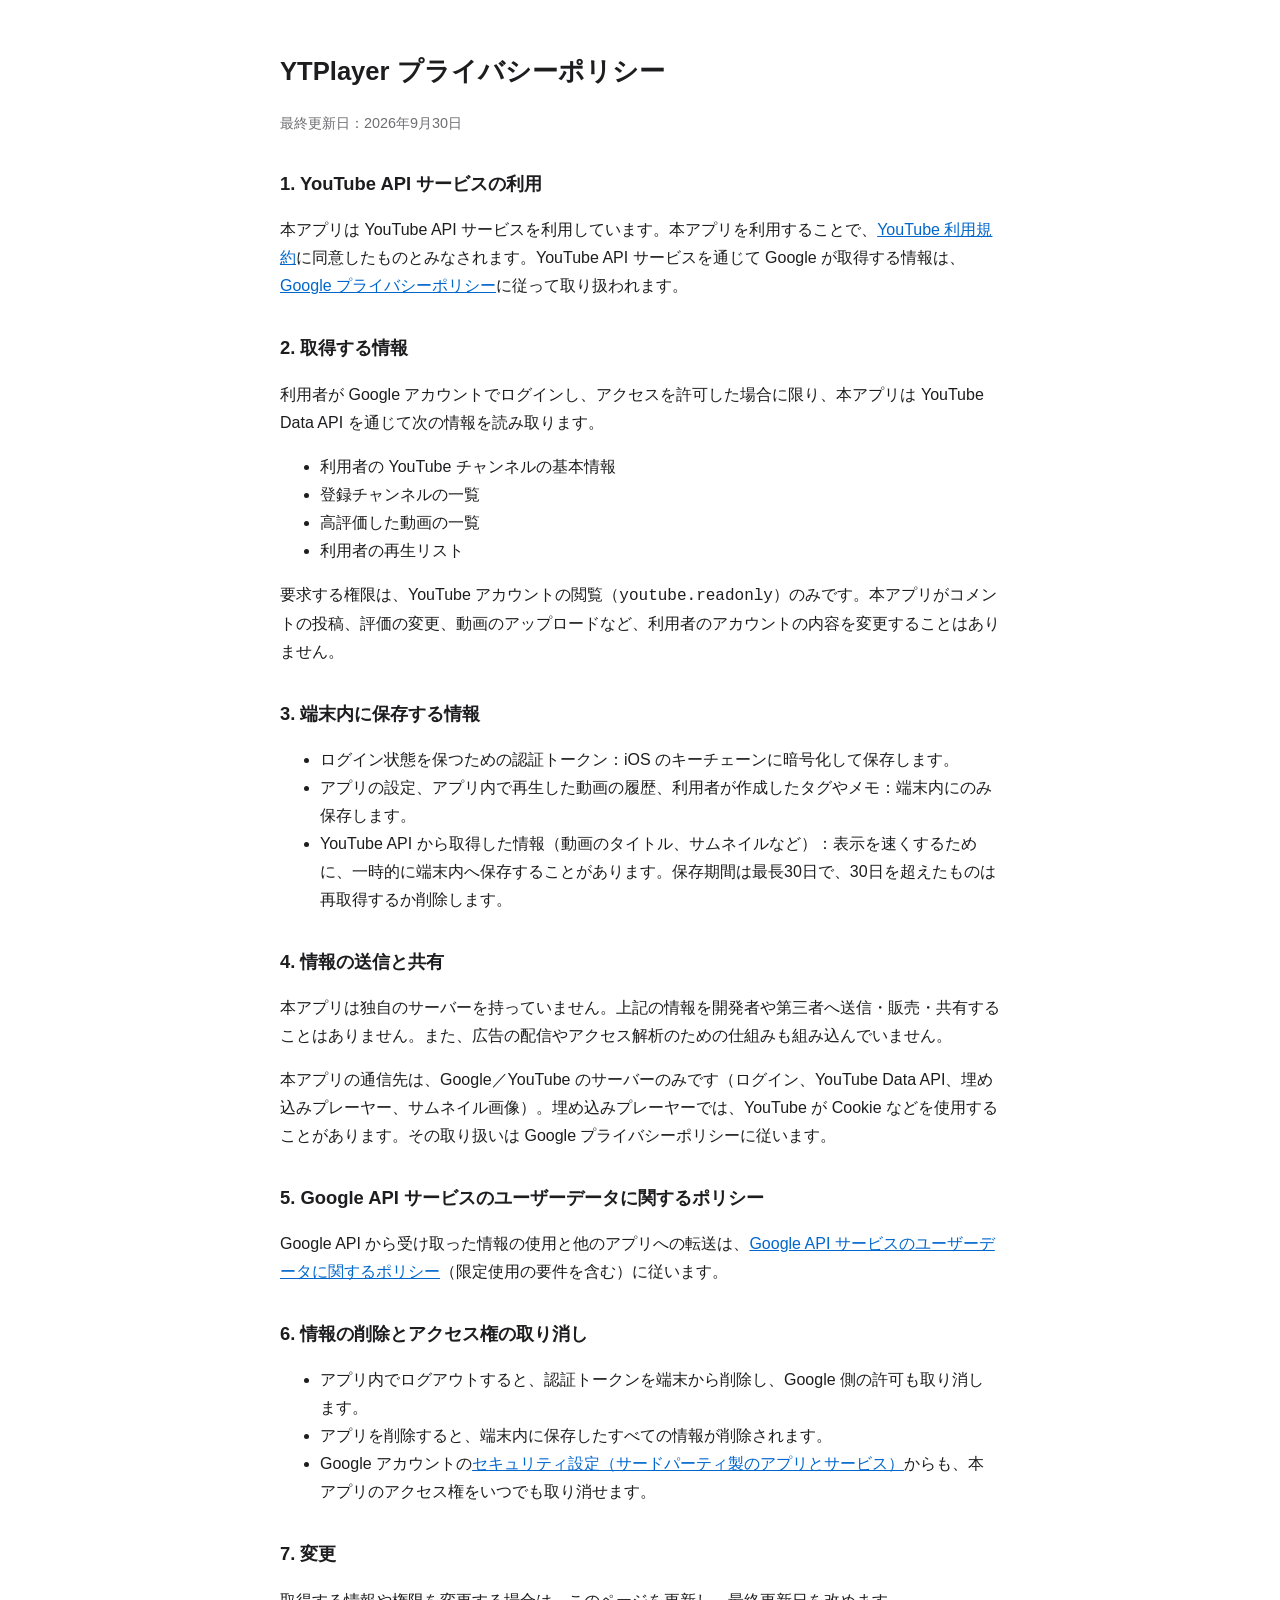
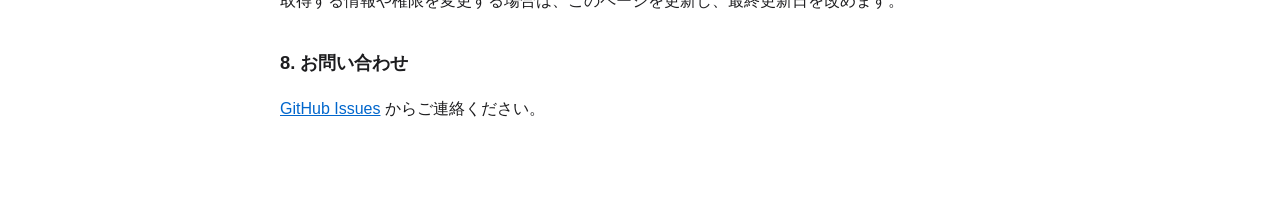
==== privacy.html @ 3412de6d "YTPlayerのホームページとプライバシーポリシーを追加 Google OAuth同意画面を本番環境にするために必要な、公開ページ2つ。 取得する情報、端末内での保存、30日キャッシュ、送信しないこ" ====
<!DOCTYPE html>
<html lang="ja">
<head>
<meta charset="utf-8">
<meta name="viewport" content="width=device-width, initial-scale=1">
<title>YTPlayer プライバシーポリシー</title>
<link rel="stylesheet" href="style.css">
</head>
<body>
<main>
<h1>YTPlayer プライバシーポリシー</h1>
<p class="muted">最終更新日：2026年9月30日</p>

<h2>1. YouTube API サービスの利用</h2>
<p>本アプリは YouTube API サービスを利用しています。本アプリを利用することで、<a href="https://www.youtube.com/t/terms">YouTube 利用規約</a>に同意したものとみなされます。YouTube API サービスを通じて Google が取得する情報は、<a href="https://policies.google.com/privacy">Google プライバシーポリシー</a>に従って取り扱われます。</p>

<h2>2. 取得する情報</h2>
<p>利用者が Google アカウントでログインし、アクセスを許可した場合に限り、本アプリは YouTube Data API を通じて次の情報を読み取ります。</p>
<ul>
  <li>利用者の YouTube チャンネルの基本情報</li>
  <li>登録チャンネルの一覧</li>
  <li>高評価した動画の一覧</li>
  <li>利用者の再生リスト</li>
</ul>
<p>要求する権限は、YouTube アカウントの閲覧（<code>youtube.readonly</code>）のみです。本アプリがコメントの投稿、評価の変更、動画のアップロードなど、利用者のアカウントの内容を変更することはありません。</p>

<h2>3. 端末内に保存する情報</h2>
<ul>
  <li>ログイン状態を保つための認証トークン：iOS のキーチェーンに暗号化して保存します。</li>
  <li>アプリの設定、アプリ内で再生した動画の履歴、利用者が作成したタグやメモ：端末内にのみ保存します。</li>
  <li>YouTube API から取得した情報（動画のタイトル、サムネイルなど）：表示を速くするために、一時的に端末内へ保存することがあります。保存期間は最長30日で、30日を超えたものは再取得するか削除します。</li>
</ul>

<h2>4. 情報の送信と共有</h2>
<p>本アプリは独自のサーバーを持っていません。上記の情報を開発者や第三者へ送信・販売・共有することはありません。また、広告の配信やアクセス解析のための仕組みも組み込んでいません。</p>
<p>本アプリの通信先は、Google／YouTube のサーバーのみです（ログイン、YouTube Data API、埋め込みプレーヤー、サムネイル画像）。埋め込みプレーヤーでは、YouTube が Cookie などを使用することがあります。その取り扱いは Google プライバシーポリシーに従います。</p>

<h2>5. Google API サービスのユーザーデータに関するポリシー</h2>
<p>Google API から受け取った情報の使用と他のアプリへの転送は、<a href="https://developers.google.com/terms/api-services-user-data-policy">Google API サービスのユーザーデータに関するポリシー</a>（限定使用の要件を含む）に従います。</p>

<h2>6. 情報の削除とアクセス権の取り消し</h2>
<ul>
  <li>アプリ内でログアウトすると、認証トークンを端末から削除し、Google 側の許可も取り消します。</li>
  <li>アプリを削除すると、端末内に保存したすべての情報が削除されます。</li>
  <li>Google アカウントの<a href="https://myaccount.google.com/permissions">セキュリティ設定（サードパーティ製のアプリとサービス）</a>からも、本アプリのアクセス権をいつでも取り消せます。</li>
</ul>

<h2>7. 変更</h2>
<p>取得する情報や権限を変更する場合は、このページを更新し、最終更新日を改めます。</p>

<h2>8. お問い合わせ</h2>
<p><a href="https://github.com/yusya1029/ytplayer/issues">GitHub Issues</a> からご連絡ください。</p>
</main>
</body>
</html>
---- style.css ----
:root { color-scheme: light dark; --fg: #1d1d1f; --bg: #ffffff; --muted: #6e6e73; --link: #0066cc; }
@media (prefers-color-scheme: dark) { :root { --fg: #f5f5f7; --bg: #111111; --muted: #a1a1a6; --link: #4da3ff; } }
body { margin: 0; background: var(--bg); color: var(--fg); font: 16px/1.75 -apple-system, "Hiragino Sans", sans-serif; }
main { max-width: 720px; margin: 0 auto; padding: 32px 16px 64px; }
h1 { font-size: 1.6rem; } h2 { font-size: 1.15rem; margin-top: 2rem; }
a { color: var(--link); } .muted { color: var(--muted); font-size: .9rem; }
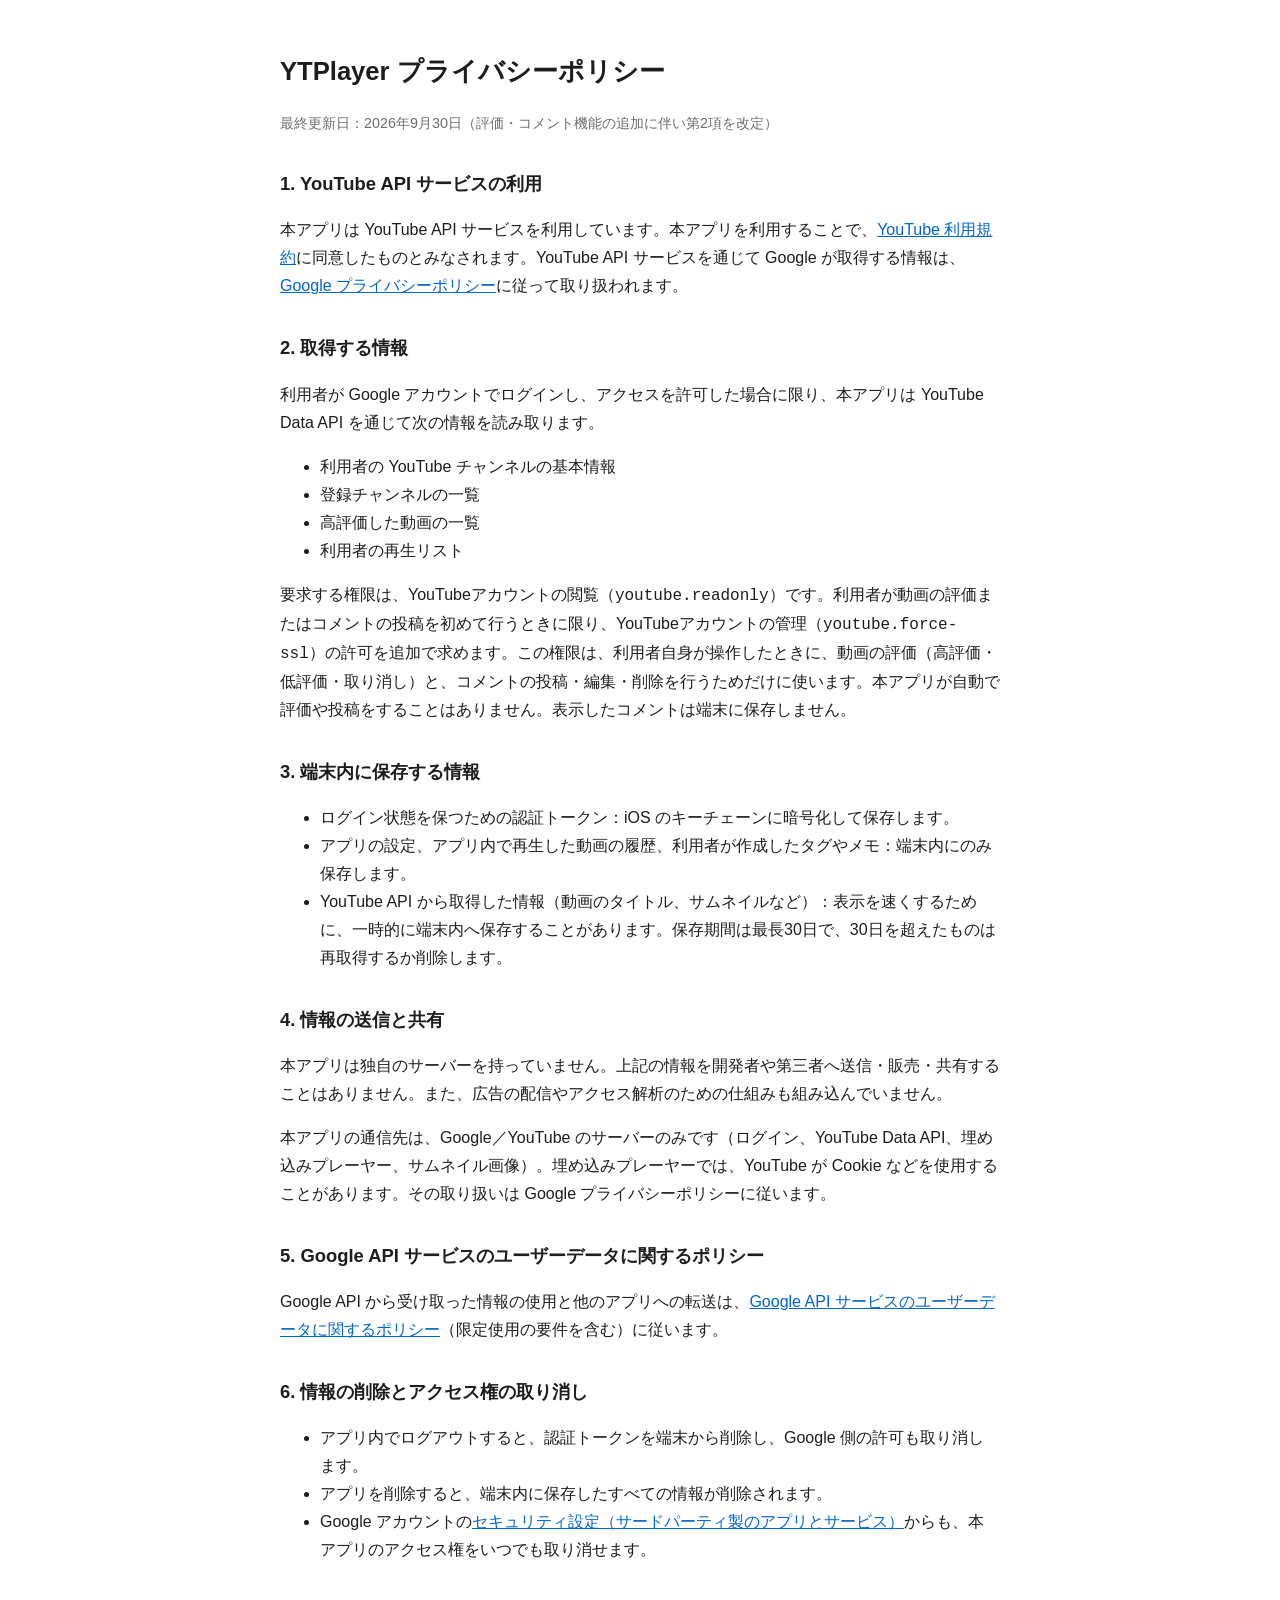
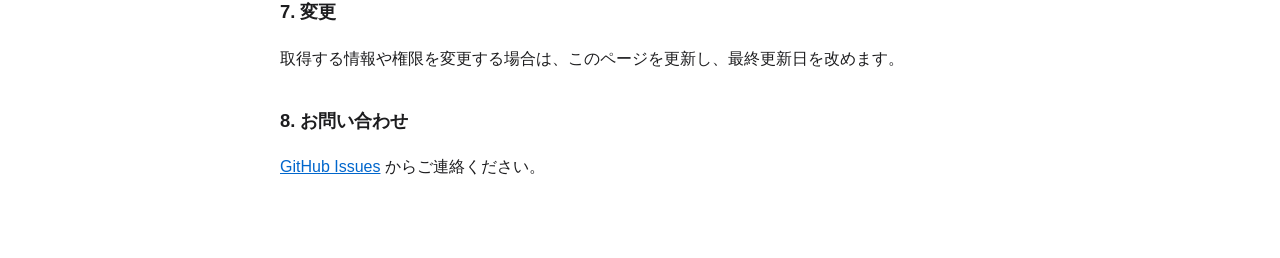
==== commit e960c6f8: "プライバシーポリシー第2項を改定：評価・コメント機能で使う権限を追記 動画の評価とコメントの投稿・編集・削除のために、利用者が初めてその機能を使うときに限り、 youtube.force-ssl の許" ====
--- a/privacy.html
+++ b/privacy.html
@@ -9,7 +9,7 @@
 <body>
 <main>
 <h1>YTPlayer プライバシーポリシー</h1>
-<p class="muted">最終更新日：2026年9月30日</p>
+<p class="muted">最終更新日：2026年9月30日（評価・コメント機能の追加に伴い第2項を改定）</p>
 
 <h2>1. YouTube API サービスの利用</h2>
 <p>本アプリは YouTube API サービスを利用しています。本アプリを利用することで、<a href="https://www.youtube.com/t/terms">YouTube 利用規約</a>に同意したものとみなされます。YouTube API サービスを通じて Google が取得する情報は、<a href="https://policies.google.com/privacy">Google プライバシーポリシー</a>に従って取り扱われます。</p>
@@ -22,7 +22,7 @@
   <li>高評価した動画の一覧</li>
   <li>利用者の再生リスト</li>
 </ul>
-<p>要求する権限は、YouTube アカウントの閲覧（<code>youtube.readonly</code>）のみです。本アプリがコメントの投稿、評価の変更、動画のアップロードなど、利用者のアカウントの内容を変更することはありません。</p>
+<p>要求する権限は、YouTubeアカウントの閲覧（<code>youtube.readonly</code>）です。利用者が動画の評価またはコメントの投稿を初めて行うときに限り、YouTubeアカウントの管理（<code>youtube.force-ssl</code>）の許可を追加で求めます。この権限は、利用者自身が操作したときに、動画の評価（高評価・低評価・取り消し）と、コメントの投稿・編集・削除を行うためだけに使います。本アプリが自動で評価や投稿をすることはありません。表示したコメントは端末に保存しません。</p>
 
 <h2>3. 端末内に保存する情報</h2>
 <ul>
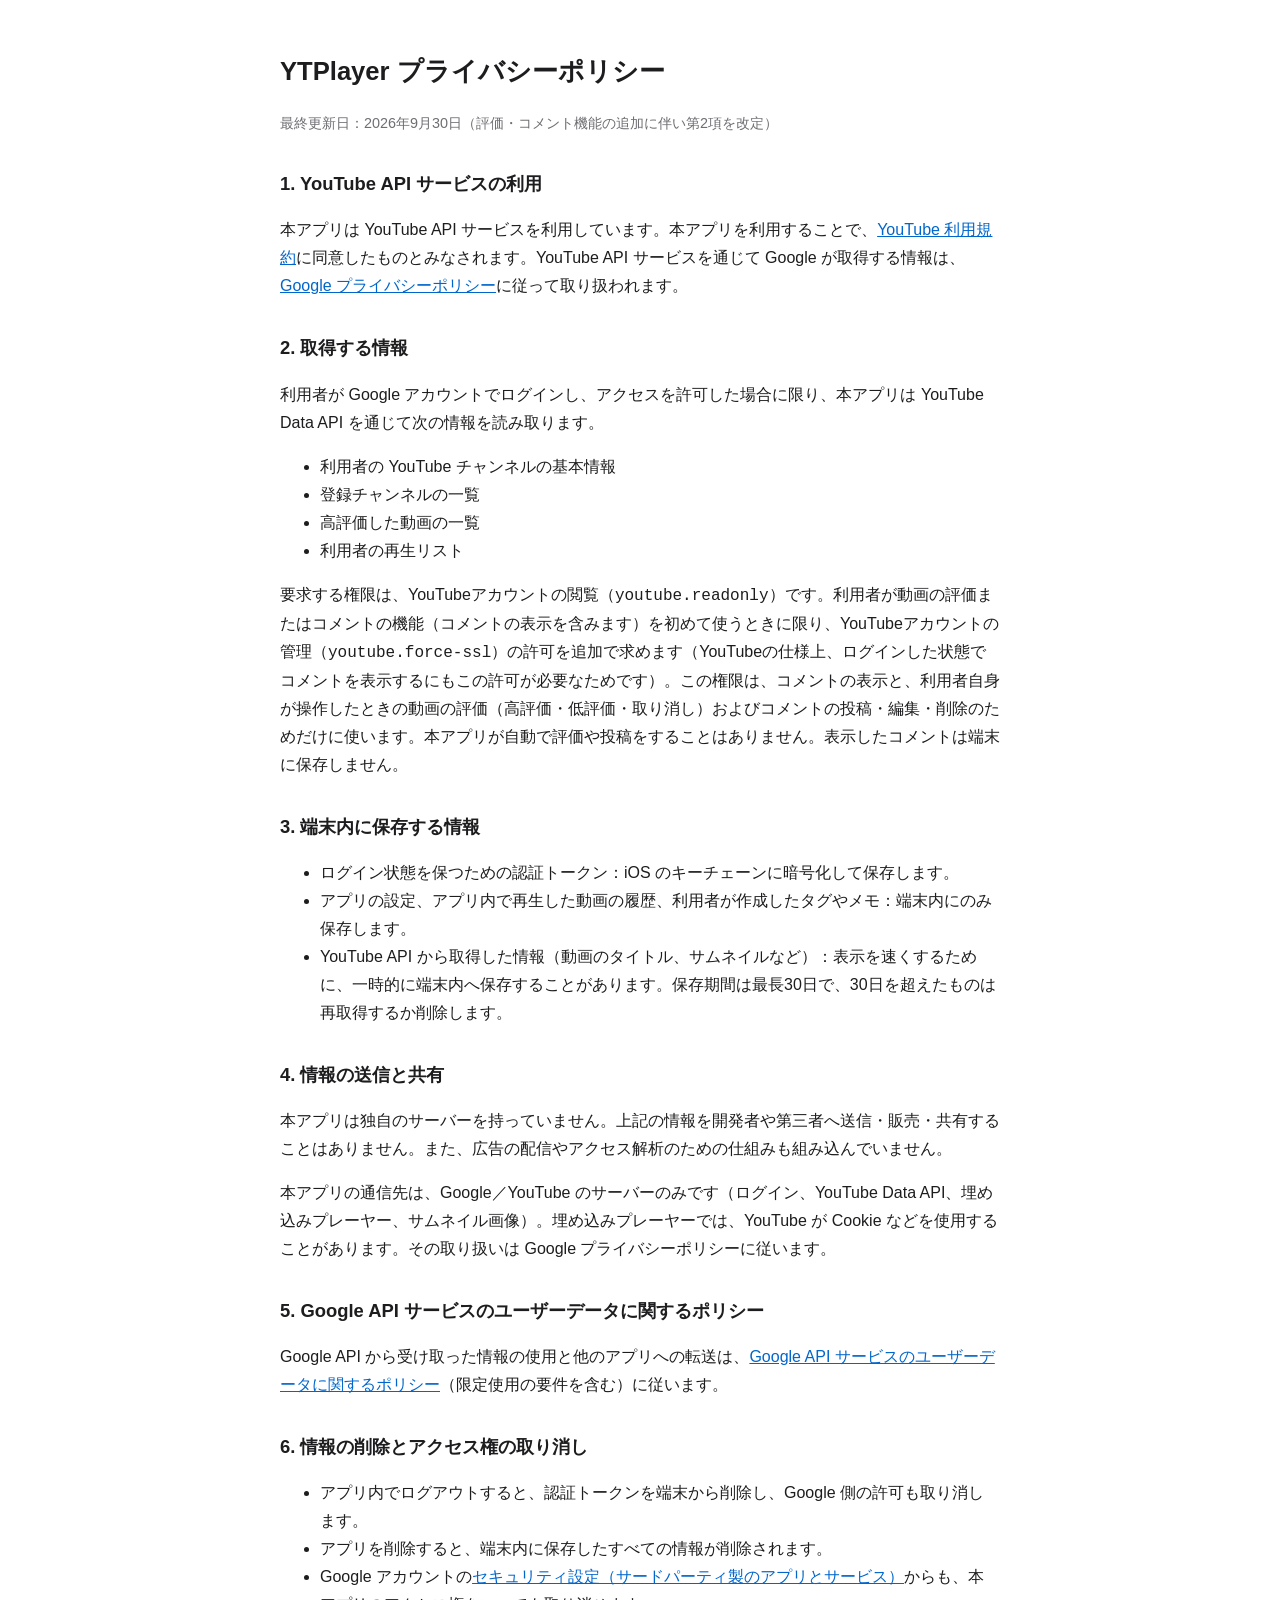
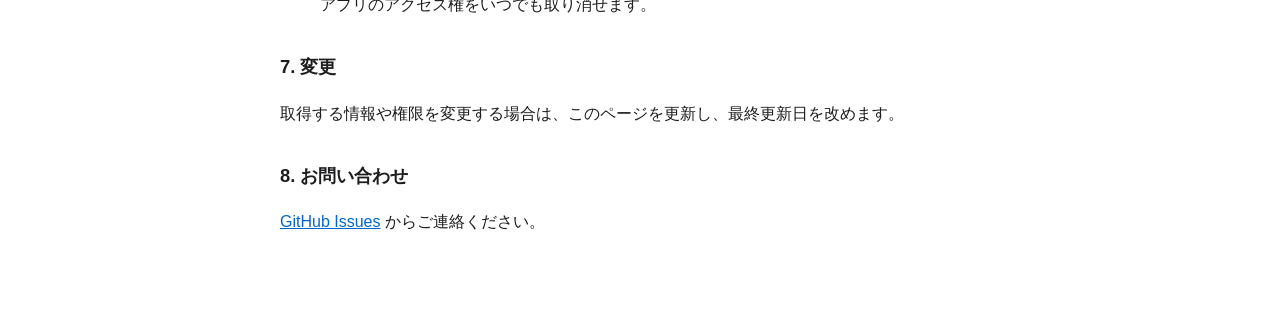
==== commit bf450d20: "プライバシーポリシー第2項を修正：コメントの表示にも追加の許可が必要であることを明記 ログインした状態でコメントを表示するにも youtube.force-ssl が必要と分かったため（2026-09" ====
--- a/privacy.html
+++ b/privacy.html
@@ -22,7 +22,7 @@
   <li>高評価した動画の一覧</li>
   <li>利用者の再生リスト</li>
 </ul>
-<p>要求する権限は、YouTubeアカウントの閲覧（<code>youtube.readonly</code>）です。利用者が動画の評価またはコメントの投稿を初めて行うときに限り、YouTubeアカウントの管理（<code>youtube.force-ssl</code>）の許可を追加で求めます。この権限は、利用者自身が操作したときに、動画の評価（高評価・低評価・取り消し）と、コメントの投稿・編集・削除を行うためだけに使います。本アプリが自動で評価や投稿をすることはありません。表示したコメントは端末に保存しません。</p>
+<p>要求する権限は、YouTubeアカウントの閲覧（<code>youtube.readonly</code>）です。利用者が動画の評価またはコメントの機能（コメントの表示を含みます）を初めて使うときに限り、YouTubeアカウントの管理（<code>youtube.force-ssl</code>）の許可を追加で求めます（YouTubeの仕様上、ログインした状態でコメントを表示するにもこの許可が必要なためです）。この権限は、コメントの表示と、利用者自身が操作したときの動画の評価（高評価・低評価・取り消し）およびコメントの投稿・編集・削除のためだけに使います。本アプリが自動で評価や投稿をすることはありません。表示したコメントは端末に保存しません。</p>
 
 <h2>3. 端末内に保存する情報</h2>
 <ul>
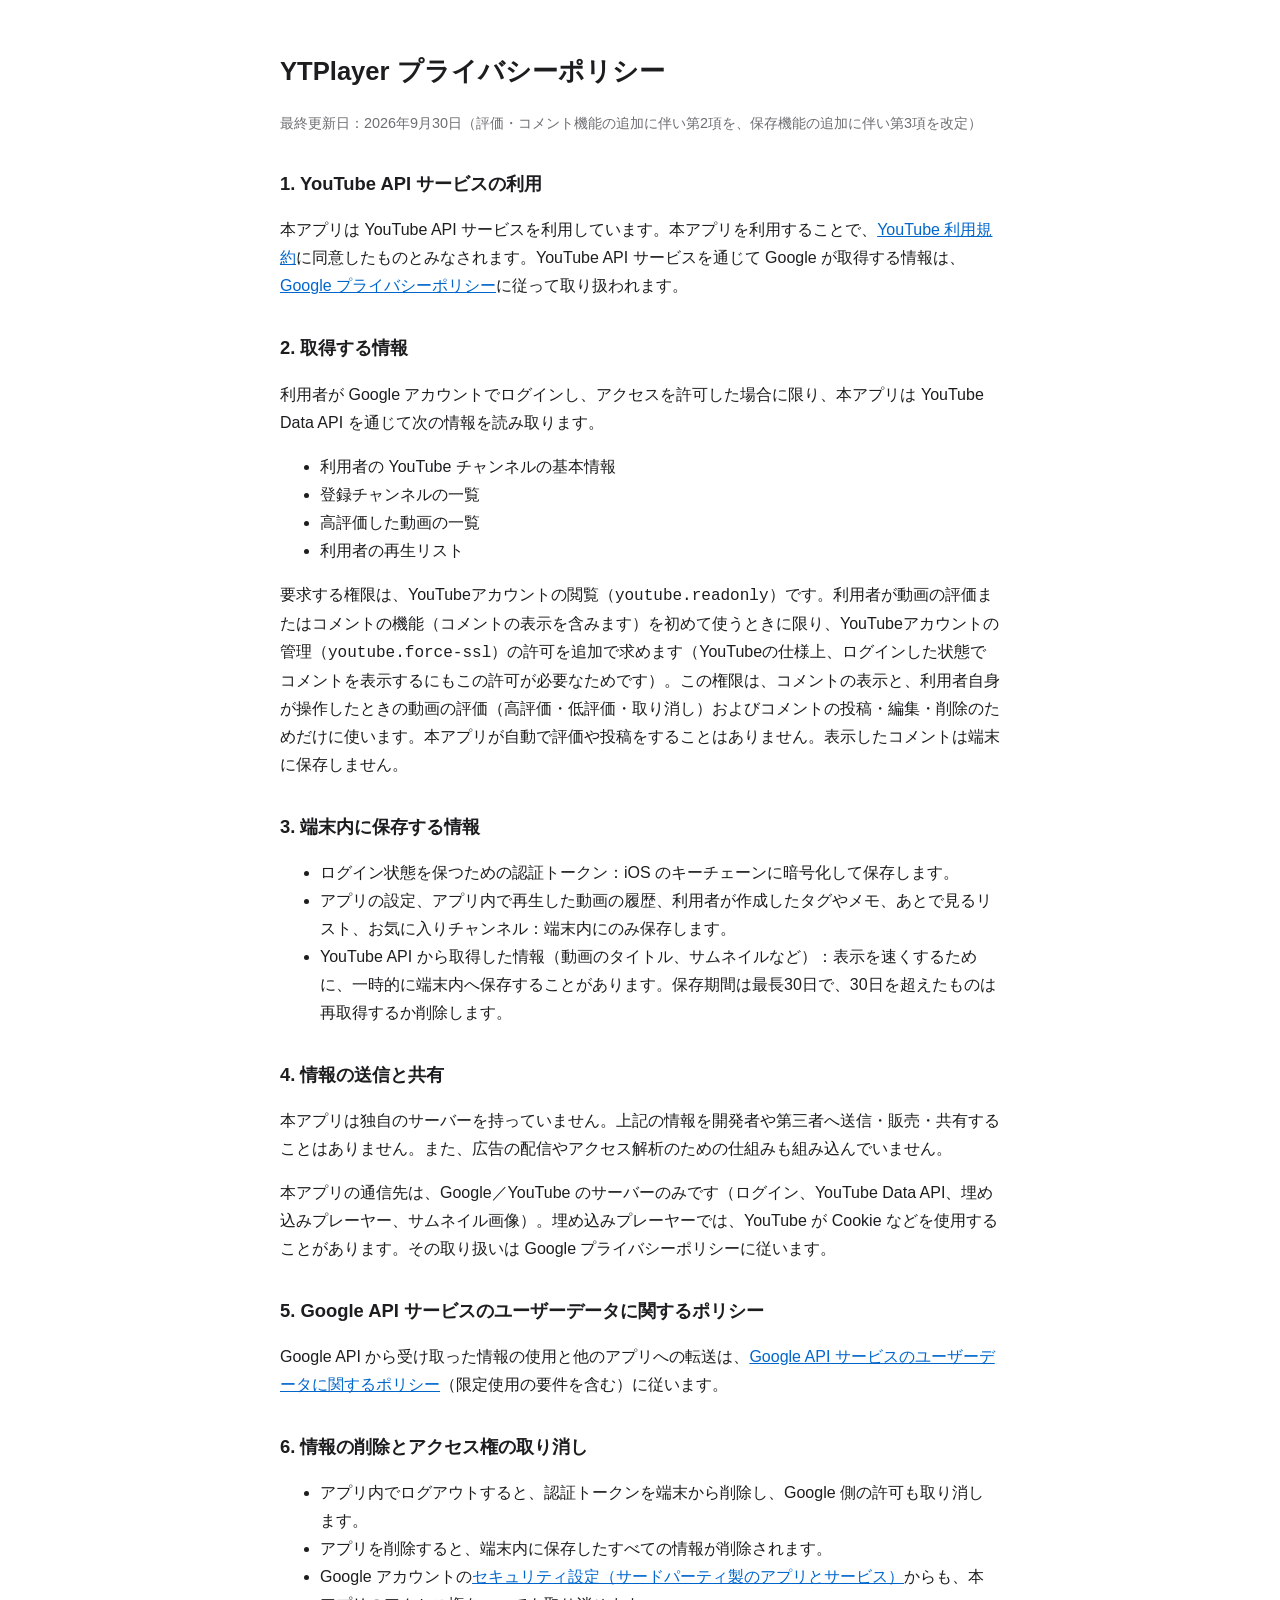
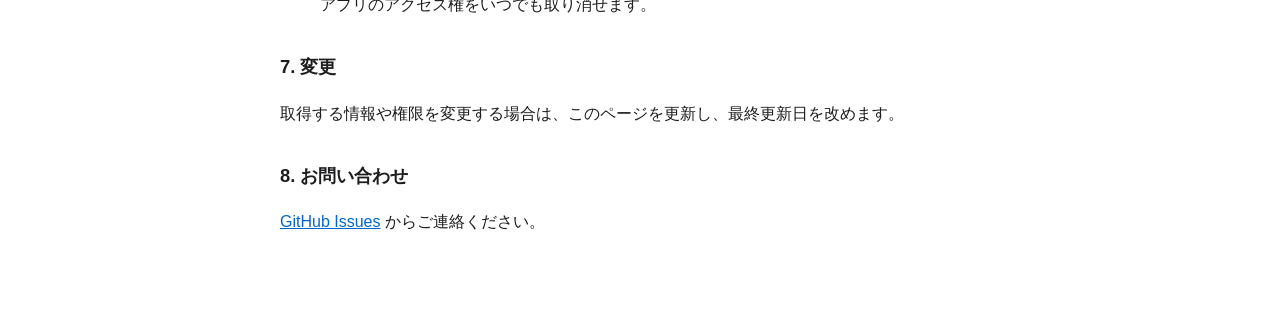
==== commit 51d71b63: "プライバシーポリシー第3項に、あとで見るリストとお気に入りチャンネルを追記 どちらも端末内にだけ保存する利用者のデータであることを明記した。  Co-Authored-By: Claude Opus " ====
--- a/privacy.html
+++ b/privacy.html
@@ -9,7 +9,7 @@
 <body>
 <main>
 <h1>YTPlayer プライバシーポリシー</h1>
-<p class="muted">最終更新日：2026年9月30日（評価・コメント機能の追加に伴い第2項を改定）</p>
+<p class="muted">最終更新日：2026年9月30日（評価・コメント機能の追加に伴い第2項を、保存機能の追加に伴い第3項を改定）</p>
 
 <h2>1. YouTube API サービスの利用</h2>
 <p>本アプリは YouTube API サービスを利用しています。本アプリを利用することで、<a href="https://www.youtube.com/t/terms">YouTube 利用規約</a>に同意したものとみなされます。YouTube API サービスを通じて Google が取得する情報は、<a href="https://policies.google.com/privacy">Google プライバシーポリシー</a>に従って取り扱われます。</p>
@@ -27,7 +27,7 @@
 <h2>3. 端末内に保存する情報</h2>
 <ul>
   <li>ログイン状態を保つための認証トークン：iOS のキーチェーンに暗号化して保存します。</li>
-  <li>アプリの設定、アプリ内で再生した動画の履歴、利用者が作成したタグやメモ：端末内にのみ保存します。</li>
+  <li>アプリの設定、アプリ内で再生した動画の履歴、利用者が作成したタグやメモ、あとで見るリスト、お気に入りチャンネル：端末内にのみ保存します。</li>
   <li>YouTube API から取得した情報（動画のタイトル、サムネイルなど）：表示を速くするために、一時的に端末内へ保存することがあります。保存期間は最長30日で、30日を超えたものは再取得するか削除します。</li>
 </ul>
 
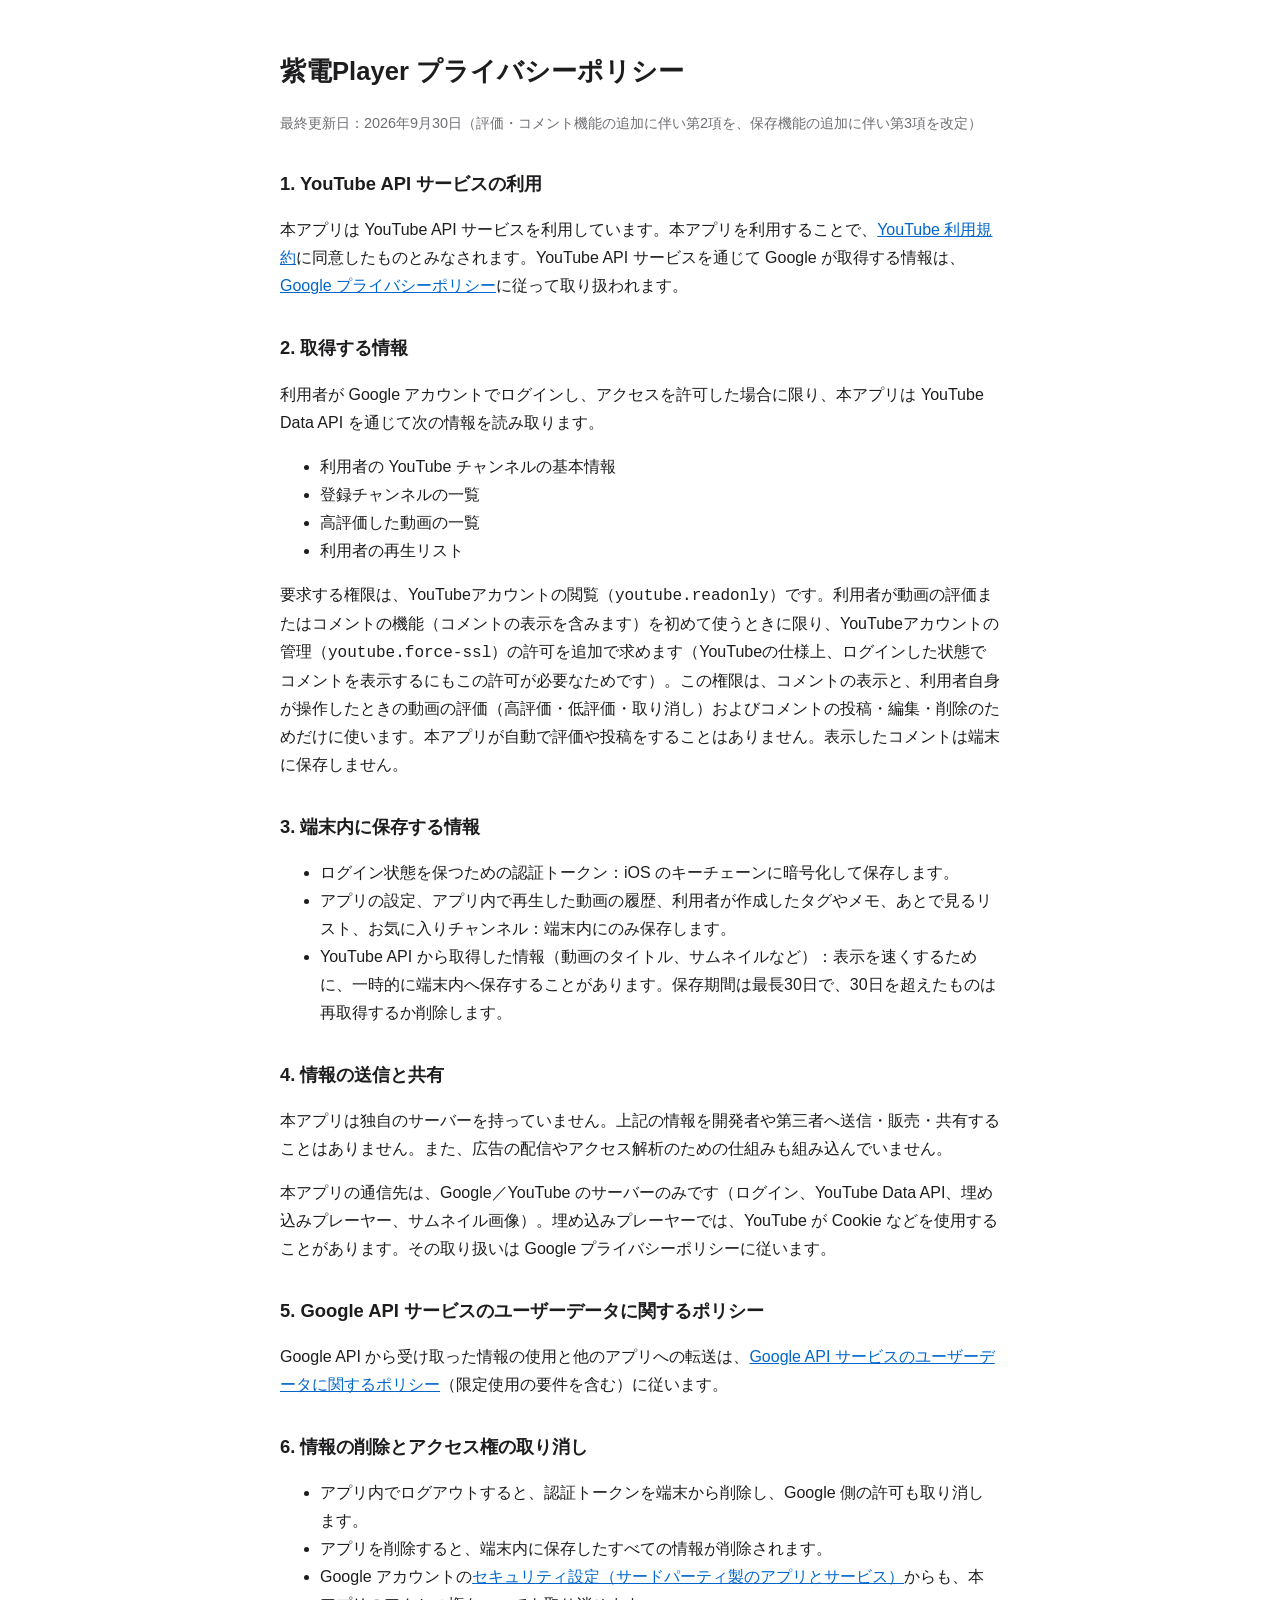
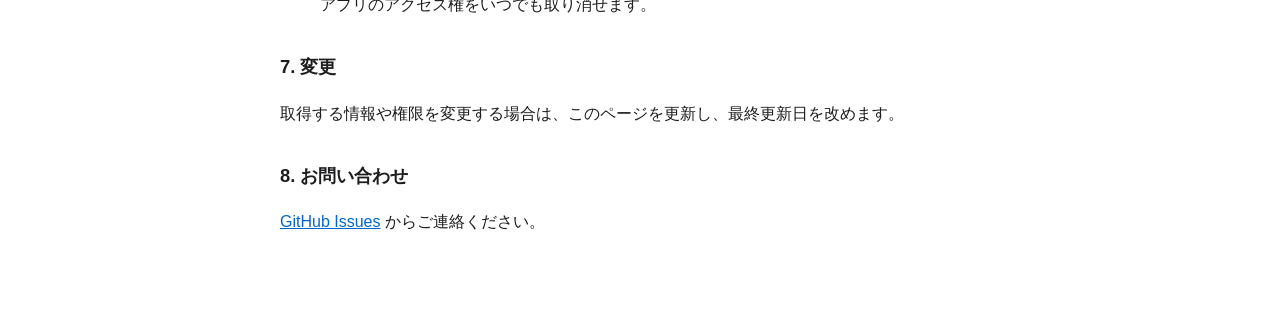
==== commit d21cfc3f: "アプリ名を紫電Playerに変更 YouTube API ブランドガイドラインは、アプリ名にYouTubeの略称（YT等）や変形を使うことを禁止しているため、 旧名YTPlayerから変更した。リポジ" ====
--- a/privacy.html
+++ b/privacy.html
@@ -3,12 +3,12 @@
 <head>
 <meta charset="utf-8">
 <meta name="viewport" content="width=device-width, initial-scale=1">
-<title>YTPlayer プライバシーポリシー</title>
+<title>紫電Player プライバシーポリシー</title>
 <link rel="stylesheet" href="style.css">
 </head>
 <body>
 <main>
-<h1>YTPlayer プライバシーポリシー</h1>
+<h1>紫電Player プライバシーポリシー</h1>
 <p class="muted">最終更新日：2026年9月30日（評価・コメント機能の追加に伴い第2項を、保存機能の追加に伴い第3項を改定）</p>
 
 <h2>1. YouTube API サービスの利用</h2>
@@ -49,7 +49,7 @@
 <p>取得する情報や権限を変更する場合は、このページを更新し、最終更新日を改めます。</p>
 
 <h2>8. お問い合わせ</h2>
-<p><a href="https://github.com/yusya1029/ytplayer/issues">GitHub Issues</a> からご連絡ください。</p>
+<p><a href="https://github.com/yusya1029/shiden-player/issues">GitHub Issues</a> からご連絡ください。</p>
 </main>
 </body>
 </html>
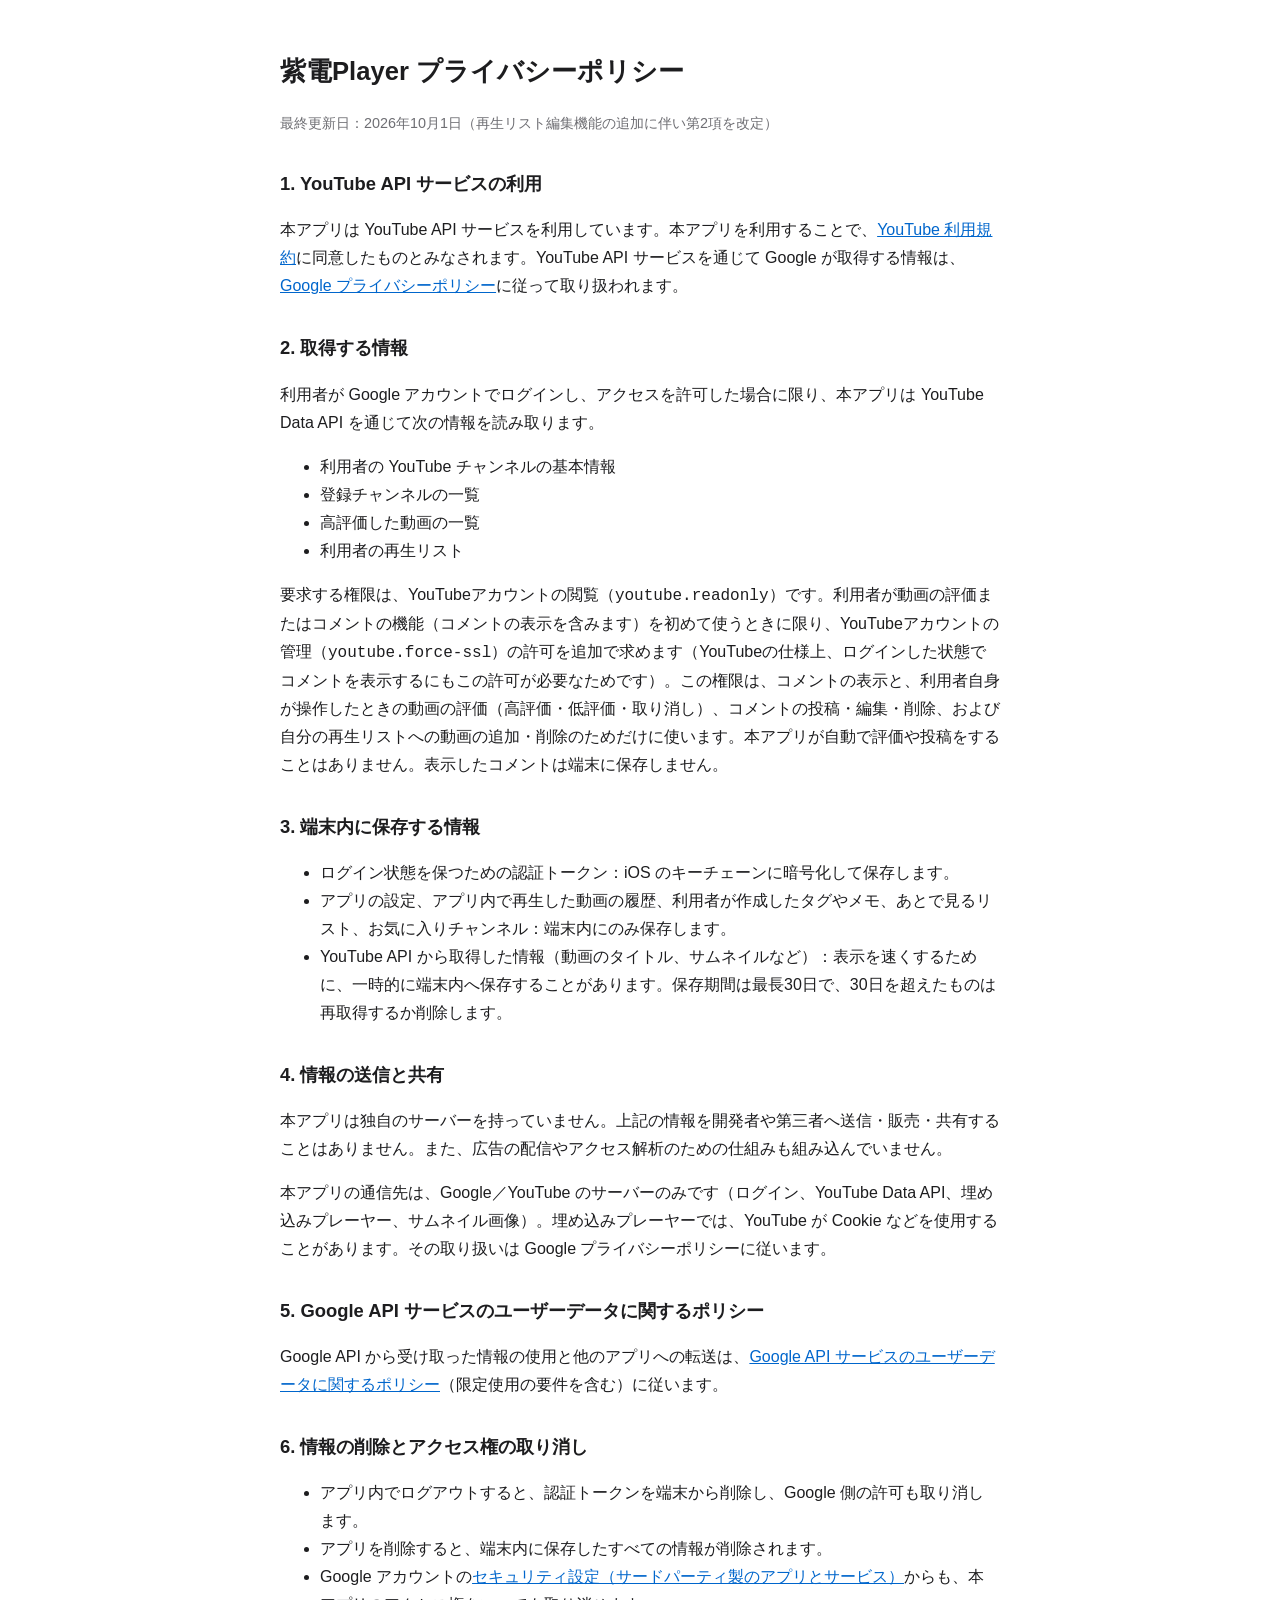
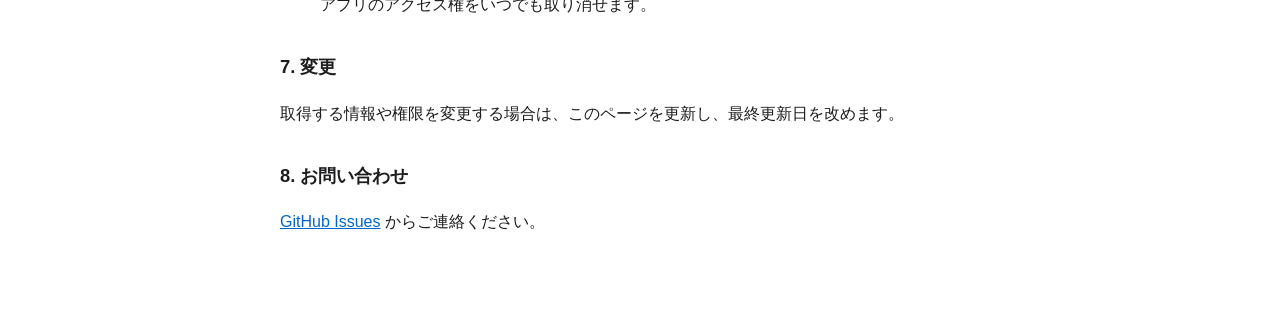
==== commit 4cdb5a94: "プライバシーポリシー第2項を改定：再生リストへの動画の追加・削除を追記 Co-Authored-By: Claude Opus 5.5 <noreply@anthropic.com>" ====
--- a/privacy.html
+++ b/privacy.html
@@ -9,7 +9,7 @@
 <body>
 <main>
 <h1>紫電Player プライバシーポリシー</h1>
-<p class="muted">最終更新日：2026年9月30日（評価・コメント機能の追加に伴い第2項を、保存機能の追加に伴い第3項を改定）</p>
+<p class="muted">最終更新日：2026年10月1日（再生リスト編集機能の追加に伴い第2項を改定）</p>
 
 <h2>1. YouTube API サービスの利用</h2>
 <p>本アプリは YouTube API サービスを利用しています。本アプリを利用することで、<a href="https://www.youtube.com/t/terms">YouTube 利用規約</a>に同意したものとみなされます。YouTube API サービスを通じて Google が取得する情報は、<a href="https://policies.google.com/privacy">Google プライバシーポリシー</a>に従って取り扱われます。</p>
@@ -22,7 +22,7 @@
   <li>高評価した動画の一覧</li>
   <li>利用者の再生リスト</li>
 </ul>
-<p>要求する権限は、YouTubeアカウントの閲覧（<code>youtube.readonly</code>）です。利用者が動画の評価またはコメントの機能（コメントの表示を含みます）を初めて使うときに限り、YouTubeアカウントの管理（<code>youtube.force-ssl</code>）の許可を追加で求めます（YouTubeの仕様上、ログインした状態でコメントを表示するにもこの許可が必要なためです）。この権限は、コメントの表示と、利用者自身が操作したときの動画の評価（高評価・低評価・取り消し）およびコメントの投稿・編集・削除のためだけに使います。本アプリが自動で評価や投稿をすることはありません。表示したコメントは端末に保存しません。</p>
+<p>要求する権限は、YouTubeアカウントの閲覧（<code>youtube.readonly</code>）です。利用者が動画の評価またはコメントの機能（コメントの表示を含みます）を初めて使うときに限り、YouTubeアカウントの管理（<code>youtube.force-ssl</code>）の許可を追加で求めます（YouTubeの仕様上、ログインした状態でコメントを表示するにもこの許可が必要なためです）。この権限は、コメントの表示と、利用者自身が操作したときの動画の評価（高評価・低評価・取り消し）、コメントの投稿・編集・削除、および自分の再生リストへの動画の追加・削除のためだけに使います。本アプリが自動で評価や投稿をすることはありません。表示したコメントは端末に保存しません。</p>
 
 <h2>3. 端末内に保存する情報</h2>
 <ul>
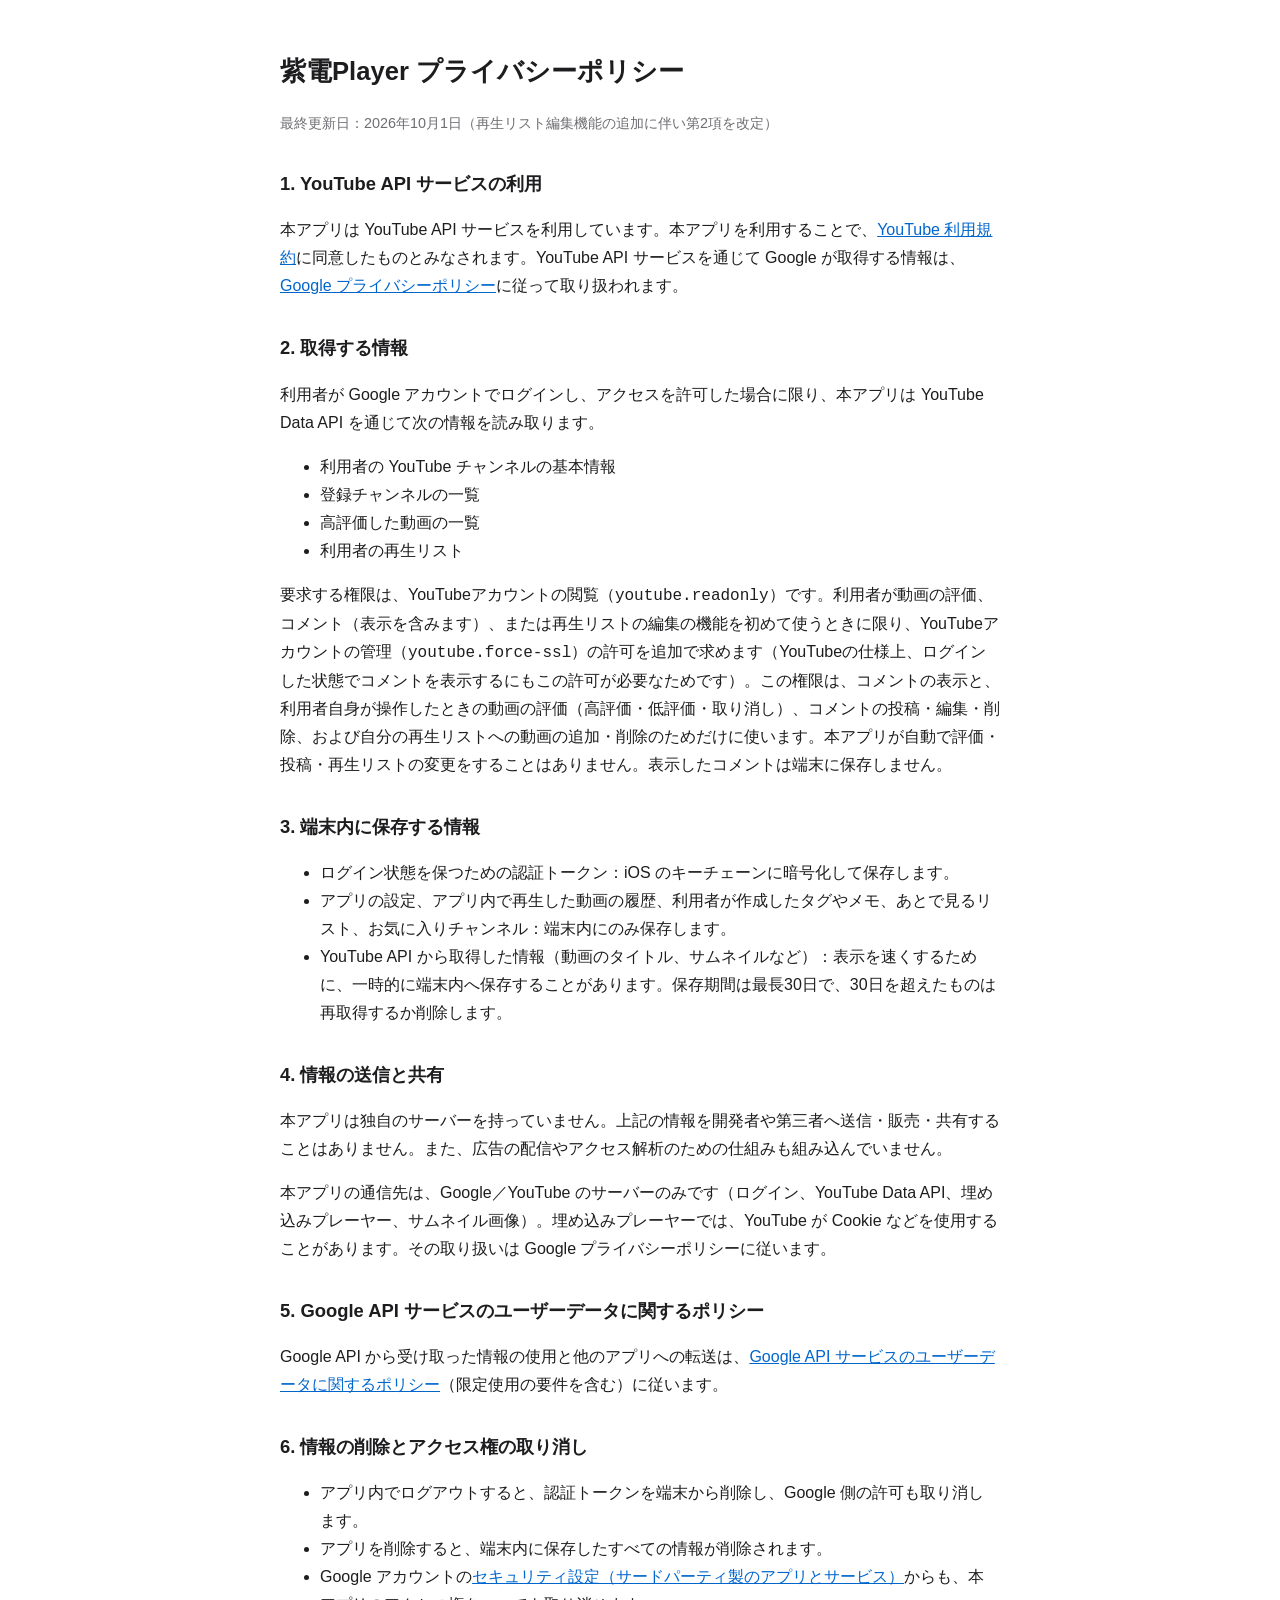
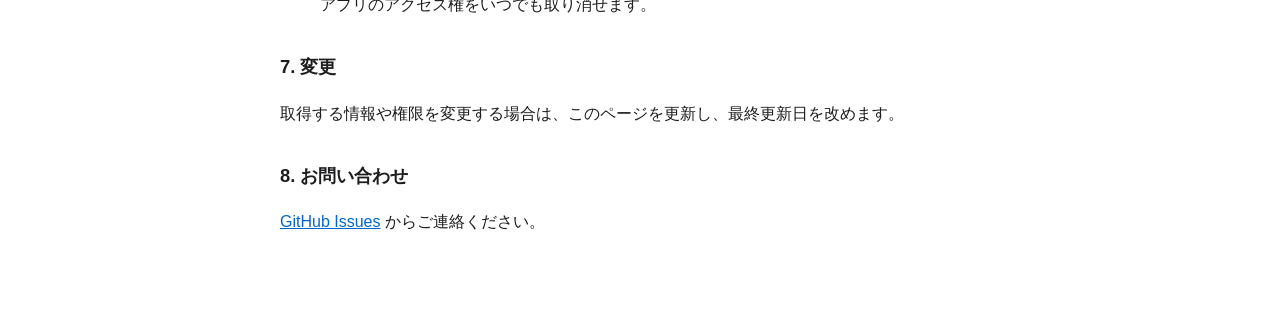
==== commit db95f119: "プライバシーポリシー第2項：許可を求めるタイミングにも再生リストの編集を追記 Co-Authored-By: Claude Opus 5.5 <noreply@anthropic.com>" ====
--- a/privacy.html
+++ b/privacy.html
@@ -22,7 +22,7 @@
   <li>高評価した動画の一覧</li>
   <li>利用者の再生リスト</li>
 </ul>
-<p>要求する権限は、YouTubeアカウントの閲覧（<code>youtube.readonly</code>）です。利用者が動画の評価またはコメントの機能（コメントの表示を含みます）を初めて使うときに限り、YouTubeアカウントの管理（<code>youtube.force-ssl</code>）の許可を追加で求めます（YouTubeの仕様上、ログインした状態でコメントを表示するにもこの許可が必要なためです）。この権限は、コメントの表示と、利用者自身が操作したときの動画の評価（高評価・低評価・取り消し）、コメントの投稿・編集・削除、および自分の再生リストへの動画の追加・削除のためだけに使います。本アプリが自動で評価や投稿をすることはありません。表示したコメントは端末に保存しません。</p>
+<p>要求する権限は、YouTubeアカウントの閲覧（<code>youtube.readonly</code>）です。利用者が動画の評価、コメント（表示を含みます）、または再生リストの編集の機能を初めて使うときに限り、YouTubeアカウントの管理（<code>youtube.force-ssl</code>）の許可を追加で求めます（YouTubeの仕様上、ログインした状態でコメントを表示するにもこの許可が必要なためです）。この権限は、コメントの表示と、利用者自身が操作したときの動画の評価（高評価・低評価・取り消し）、コメントの投稿・編集・削除、および自分の再生リストへの動画の追加・削除のためだけに使います。本アプリが自動で評価・投稿・再生リストの変更をすることはありません。表示したコメントは端末に保存しません。</p>
 
 <h2>3. 端末内に保存する情報</h2>
 <ul>
